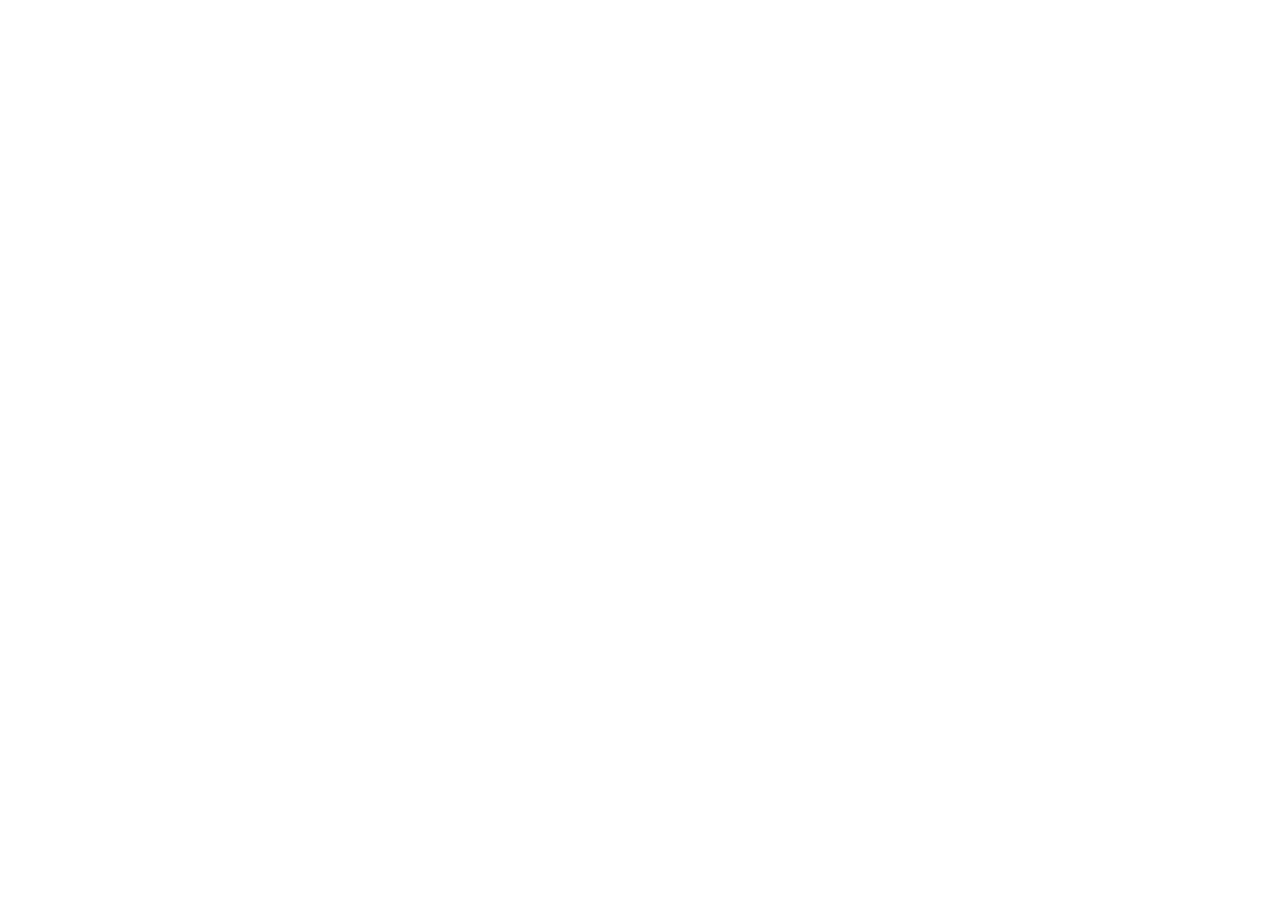
==== app/index.html @ f30d497a "Celular 1.1.0 con equipo y novedades 1.4.15 Co-Authored-By: Claude Opus 5.5 <noreply@anthropic.com>" ====
<!doctype html>
<html lang="es">
  <head>
    <meta charset="UTF-8" />
    <meta name="viewport" content="width=device-width, initial-scale=1, viewport-fit=cover" />
    <meta name="theme-color" content="#f4f3f2" media="(prefers-color-scheme: light)" />
    <meta name="theme-color" content="#161413" media="(prefers-color-scheme: dark)" />
    <meta name="apple-mobile-web-app-capable" content="yes" />
    <meta name="mobile-web-app-capable" content="yes" />
    <meta name="apple-mobile-web-app-status-bar-style" content="default" />
    <meta name="apple-mobile-web-app-title" content="Contesa" />
    <meta name="description" content="Tus chats, pedidos y el estado de Contesa desde el celular." />
    <link rel="manifest" href="manifest.webmanifest" />
    <link rel="icon" href="icon-192.png" />
    <link rel="apple-touch-icon" href="apple-touch-icon.png" />
    <title>Contesa</title>
    <script type="module" crossorigin src="/aura-landing/app/assets/index-CCWBIZg6.js"></script>
    <link rel="stylesheet" crossorigin href="/aura-landing/app/assets/index-D1RzBk25.css">
  </head>
  <body>
    <div id="root"></div>
  </body>
</html>
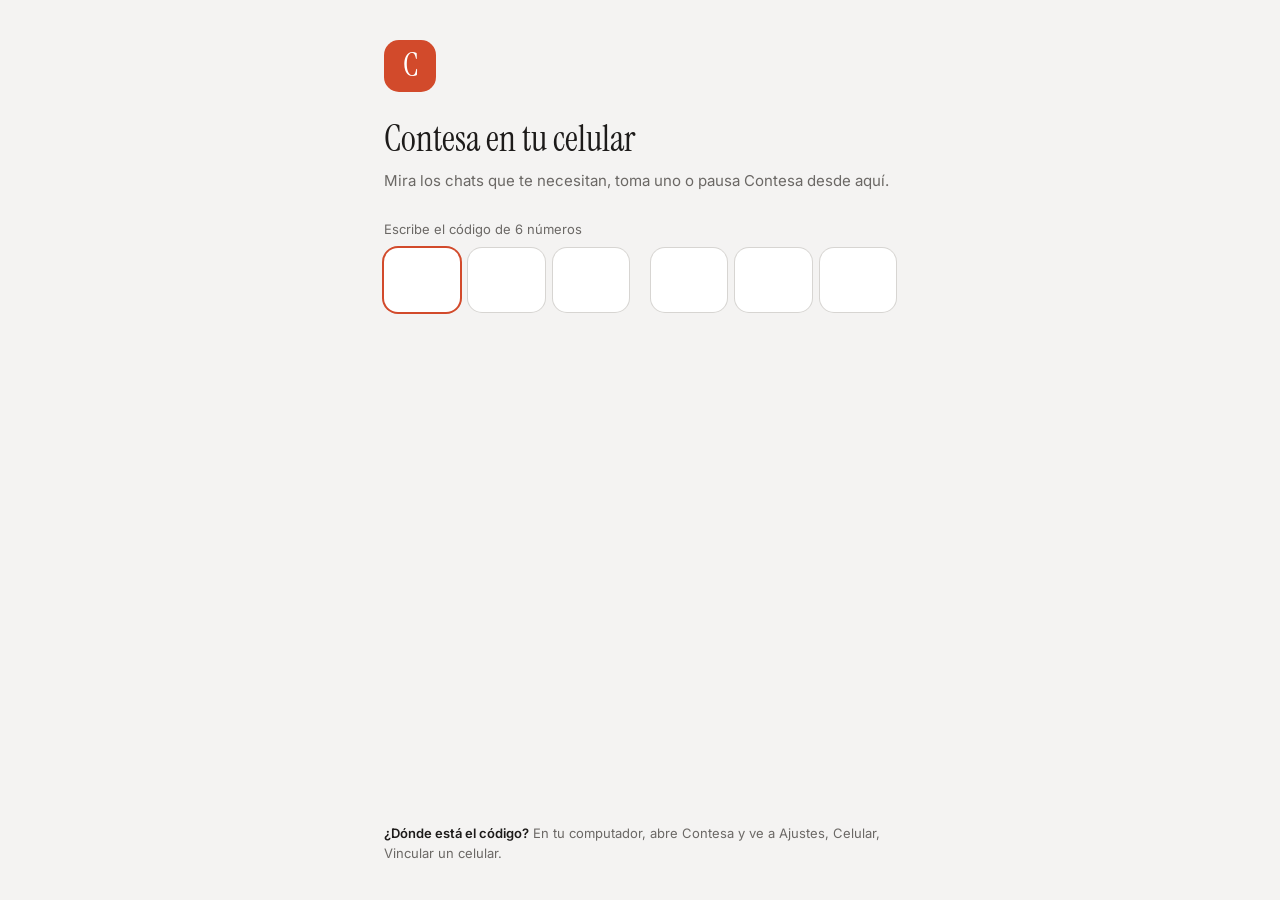
==== commit f849e93b: "Dominio propio: contesa.com.co (la web del celular pasa a /app/) Co-Authored-By: Claude Opus 5.5 <no" ====
--- a/app/index.html
+++ b/app/index.html
@@ -14,8 +14,8 @@
     <link rel="icon" href="icon-192.png" />
     <link rel="apple-touch-icon" href="apple-touch-icon.png" />
     <title>Contesa</title>
-    <script type="module" crossorigin src="/aura-landing/app/assets/index-CCWBIZg6.js"></script>
-    <link rel="stylesheet" crossorigin href="/aura-landing/app/assets/index-D1RzBk25.css">
+    <script type="module" crossorigin src="/app/assets/index-97HTE6e9.js"></script>
+    <link rel="stylesheet" crossorigin href="/app/assets/index-BPeBEBib.css">
   </head>
   <body>
     <div id="root"></div>
--- a/app/assets/index-BPeBEBib.css
+++ b/app/assets/index-BPeBEBib.css
@@ -0,0 +1 @@
+@font-face{font-family:Inter Variable;font-style:normal;font-display:swap;font-weight:100 900;src:url(/app/assets/inter-cyrillic-ext-wght-normal-B2xhLi22.woff2) format("woff2-variations");unicode-range:U+0460-052F,U+1C80-1C88,U+20B4,U+2DE0-2DFF,U+A640-A69F,U+FE2E-FE2F}@font-face{font-family:Inter Variable;font-style:normal;font-display:swap;font-weight:100 900;src:url(/app/assets/inter-cyrillic-wght-normal-CMZtQduZ.woff2) format("woff2-variations");unicode-range:U+0301,U+0400-045F,U+0490-0491,U+04B0-04B1,U+2116}@font-face{font-family:Inter Variable;font-style:normal;font-display:swap;font-weight:100 900;src:url(/app/assets/inter-greek-ext-wght-normal-CGAr0uHJ.woff2) format("woff2-variations");unicode-range:U+1F00-1FFF}@font-face{font-family:Inter Variable;font-style:normal;font-display:swap;font-weight:100 900;src:url(/app/assets/inter-greek-wght-normal-CaVNZxsx.woff2) format("woff2-variations");unicode-range:U+0370-0377,U+037A-037F,U+0384-038A,U+038C,U+038E-03A1,U+03A3-03FF}@font-face{font-family:Inter Variable;font-style:normal;font-display:swap;font-weight:100 900;src:url(/app/assets/inter-vietnamese-wght-normal-CBcvBZtf.woff2) format("woff2-variations");unicode-range:U+0102-0103,U+0110-0111,U+0128-0129,U+0168-0169,U+01A0-01A1,U+01AF-01B0,U+0300-0301,U+0303-0304,U+0308-0309,U+0323,U+0329,U+1EA0-1EF9,U+20AB}@font-face{font-family:Inter Variable;font-style:normal;font-display:swap;font-weight:100 900;src:url(/app/assets/inter-latin-ext-wght-normal-CFHvXkgd.woff2) format("woff2-variations");unicode-range:U+0100-02AF,U+0304,U+0308,U+0329,U+1E00-1E9F,U+1EF2-1EFF,U+2020,U+20A0-20AB,U+20AD-20C0,U+2113,U+2C60-2C7F,U+A720-A7FF}@font-face{font-family:Inter Variable;font-style:normal;font-display:swap;font-weight:100 900;src:url(/app/assets/inter-latin-wght-normal-C2S99t-D.woff2) format("woff2-variations");unicode-range:U+0000-00FF,U+0131,U+0152-0153,U+02BB-02BC,U+02C6,U+02DA,U+02DC,U+0304,U+0308,U+0329,U+2000-206F,U+2074,U+20AC,U+2122,U+2191,U+2193,U+2212,U+2215,U+FEFF,U+FFFD}@font-face{font-family:"Instrument Serif";font-style:normal;font-display:swap;font-weight:400;src:url(/app/assets/instrument-serif-latin-ext-400-normal-CNbCjDc5.woff2) format("woff2"),url(/app/assets/instrument-serif-latin-ext-400-normal-ZduzdBhS.woff) format("woff");unicode-range:U+0100-02AF,U+0304,U+0308,U+0329,U+1E00-1E9F,U+1EF2-1EFF,U+2020,U+20A0-20AB,U+20AD-20C0,U+2113,U+2C60-2C7F,U+A720-A7FF}@font-face{font-family:"Instrument Serif";font-style:normal;font-display:swap;font-weight:400;src:url(/app/assets/instrument-serif-latin-400-normal-CwvVGij3.woff2) format("woff2"),url(/app/assets/instrument-serif-latin-400-normal-BKYSN5O0.woff) format("woff");unicode-range:U+0000-00FF,U+0131,U+0152-0153,U+02BB-02BC,U+02C6,U+02DA,U+02DC,U+0304,U+0308,U+0329,U+2000-206F,U+2074,U+20AC,U+2122,U+2191,U+2193,U+2212,U+2215,U+FEFF,U+FFFD}:root{--bg: #f4f3f2;--surface: #ffffff;--surface-2: #f8f7f6;--fill: #f0efed;--text: #1d1b1a;--text-2: #6b6865;--text-3: #8f8b87;--line: rgba(40, 28, 20, .08);--line-strong: rgba(40, 28, 20, .14);--accent: #d24a2b;--accent-text: #b23a1c;--accent-soft: rgba(238, 93, 59, .12);--on-accent: #ffffff;--green: #22a356;--green-text: #17703b;--green-soft: rgba(34, 163, 86, .13);--orange: #e2850a;--orange-text: #8a4f00;--orange-soft: rgba(226, 133, 10, .14);--red: #d42a55;--red-text: #a3163c;--red-soft: rgba(212, 42, 85, .12);--blue-text: #0a55b3;--blue-soft: rgba(10, 122, 255, .12);--bubble-out: #ee5d3b;--font: "Inter Variable", Inter, "Segoe UI", system-ui, -apple-system, sans-serif;--serif: "Instrument Serif", Georgia, serif;--radius: 16px;--safe-top: env(safe-area-inset-top, 0px);--safe-bottom: env(safe-area-inset-bottom, 0px);color-scheme:light}@media (prefers-color-scheme: dark){:root{--bg: #161413;--surface: #211e1c;--surface-2: #2a2724;--fill: #2e2a27;--text: #f3efec;--text-2: #aaa49f;--text-3: #87817b;--line: rgba(255, 245, 235, .08);--line-strong: rgba(255, 245, 235, .14);--accent: #ee6a4a;--accent-text: #ff8d70;--accent-soft: rgba(238, 106, 74, .18);--green: #34c46a;--green-text: #5fd88b;--green-soft: rgba(52, 196, 106, .16);--orange: #f59f2b;--orange-text: #ffbe63;--orange-soft: rgba(245, 159, 43, .16);--red: #ff5a7e;--red-text: #ff8aa3;--red-soft: rgba(255, 90, 126, .15);--blue-text: #6fb0ff;--blue-soft: rgba(80, 150, 255, .16);--bubble-out: #d9553a;color-scheme:dark}}*{box-sizing:border-box;-webkit-tap-highlight-color:transparent}html,body,#root{height:100%}body{margin:0;background:var(--bg);color:var(--text);font-family:var(--font);font-size:15px;line-height:1.4;-webkit-font-smoothing:antialiased;overscroll-behavior:none}button,input,textarea{font:inherit;color:inherit}button{cursor:pointer}:focus-visible{outline:2px solid var(--accent);outline-offset:2px}.muted{color:var(--text-2)}.tabular{font-variant-numeric:tabular-nums}.sr-only{position:absolute;width:1px;height:1px;overflow:hidden;clip:rect(0 0 0 0);white-space:nowrap}.app{height:100%;display:flex;flex-direction:column;max-width:560px;margin:0 auto}.screen{flex:1;min-height:0;overflow-y:auto;-webkit-overflow-scrolling:touch}.screen-head{padding:calc(22px + var(--safe-top)) 20px 10px;display:flex;flex-direction:column;gap:4px}.screen-head h1{margin:0;font-family:var(--serif);font-weight:400;font-size:31px;line-height:1.1;letter-spacing:-.005em}.screen-head .lede{margin:2px 0 0;font-size:14px;line-height:1.5;color:var(--text-2)}.eyebrow{font-size:13px;color:var(--text-2)}.stack{padding:8px 16px calc(20px + var(--safe-bottom));display:flex;flex-direction:column;gap:14px}.card{background:var(--surface);border-radius:var(--radius);box-shadow:0 0 0 1px var(--line)}.card-title{margin:0;padding:14px 16px 10px;font-size:15px;font-weight:600}.btn{min-height:48px;padding:0 16px;border:0;border-radius:12px;display:inline-flex;align-items:center;justify-content:center;gap:8px;font-size:15px;font-weight:600;background:var(--fill);color:var(--text);text-decoration:none}.btn:active{transform:scale(.98)}.btn:disabled{opacity:.5}.btn-primary{background:var(--accent);color:var(--on-accent)}.btn-quiet{background:var(--surface);box-shadow:0 0 0 1px var(--line-strong)}.btn-sm{min-height:40px;font-size:14px;border-radius:10px;padding:0 14px}.btn-block{width:100%}.link{border:0;background:none;padding:0;color:var(--accent-text);font-weight:600;font-size:14px}.tabbar{display:flex;background:var(--surface);border-top:1px solid var(--line);padding:4px 8px calc(6px + var(--safe-bottom))}.tab{flex:1;min-height:52px;border:0;background:none;display:flex;flex-direction:column;align-items:center;justify-content:center;gap:3px;font-size:11.5px;color:var(--text-2);position:relative}.tab.on{color:var(--accent-text);font-weight:600}.tab-badge{position:absolute;top:4px;left:calc(50% + 6px);min-width:18px;height:18px;padding:0 5px;border-radius:99px;background:var(--accent);color:var(--on-accent);font-size:11px;font-weight:700;line-height:18px}.status{padding:18px;display:flex;flex-direction:column;gap:14px}.status-row{display:flex;gap:12px;align-items:center}.status-light{width:40px;height:40px;border-radius:50%;flex:none;display:grid;place-items:center;background:var(--tone-soft)}.status-light i{width:12px;height:12px;border-radius:50%;background:var(--tone);box-shadow:0 0 0 5px color-mix(in srgb,var(--tone) 20%,transparent)}.status-title{font-size:17px;font-weight:600}.status-detail{font-size:13px;color:var(--text-2);margin-top:1px}.tone-green{--tone: var(--green);--tone-soft: var(--green-soft)}.tone-orange{--tone: var(--orange);--tone-soft: var(--orange-soft)}.tone-red{--tone: var(--red);--tone-soft: var(--red-soft)}.tone-neutral{--tone: var(--text-3);--tone-soft: var(--fill)}.status-note{display:flex;gap:10px;align-items:center;background:var(--surface-2);border-radius:12px;padding:12px;font-size:13.5px;line-height:1.4}.status-note svg{flex:none;color:var(--green-text)}.status-note.is-warn svg{color:var(--orange-text)}.row{width:100%;display:flex;gap:12px;align-items:center;padding:12px 16px;min-height:56px;border:0;background:none;text-align:left;border-top:1px solid var(--line)}.row-first{border-top:0}.row-main{flex:1;min-width:0}.row-main b{font-weight:600}.row-sub{font-size:13px;color:var(--text-2);overflow:hidden;text-overflow:ellipsis;white-space:nowrap}.row-time{font-size:12.5px;color:var(--text-2);flex:none}.dot{width:9px;height:9px;border-radius:50%;flex:none}.empty{padding:18px 16px 20px;font-size:13.5px;color:var(--text-2);line-height:1.5}.stats{padding:14px 16px;display:grid;grid-template-columns:repeat(3,minmax(0,1fr));gap:8px}.stats b{display:block;font-size:22px;font-weight:600;font-variant-numeric:tabular-nums}.stats span{font-size:12px;color:var(--text-2)}.filters{display:flex;gap:8px;overflow-x:auto;padding-bottom:2px;scrollbar-width:none}.filter{border:0;border-radius:99px;padding:0 14px;min-height:36px;font-size:13.5px;background:var(--fill);white-space:nowrap}.filter.on{background:var(--text);color:var(--bg);font-weight:600}.chat-row{padding:12px 16px;border-top:0}.avatar{width:46px;height:46px;border-radius:50%;flex:none;display:grid;place-items:center;font-size:14px;font-weight:600;color:#fff}.avatar-sm{width:38px;height:38px;font-size:13px}.chat-line{display:flex;justify-content:space-between;gap:8px}.pill{display:inline-block;font-size:11.5px;font-weight:600;padding:2px 8px;border-radius:99px;margin-top:4px}.pill-orange{background:var(--orange-soft);color:var(--orange-text)}.pill-blue{background:var(--blue-soft);color:var(--blue-text)}.pill-gray{background:var(--fill);color:var(--text-2)}.pill-green{background:var(--green-soft);color:var(--green-text)}.chat{height:100%;display:flex;flex-direction:column;background:var(--surface)}.chat-head{display:flex;align-items:center;gap:10px;padding:calc(12px + var(--safe-top)) 12px 10px;border-bottom:1px solid var(--line)}.icon-btn{width:44px;height:44px;border:0;border-radius:12px;background:none;display:grid;place-items:center;flex:none}.handoff{margin:12px 12px 0;padding:12px 14px;border-radius:14px;background:var(--red-soft);box-shadow:0 0 0 1px color-mix(in srgb,var(--red) 25%,transparent);display:flex;flex-direction:column;gap:10px}.handoff.is-calm{background:var(--surface-2);box-shadow:0 0 0 1px var(--line)}.handoff p{margin:0;font-size:13.5px;line-height:1.45}.handoff-actions{display:flex;gap:8px}.bubbles{flex:1;min-height:0;overflow-y:auto;padding:12px 14px;display:flex;flex-direction:column;gap:6px}.bubble{max-width:82%;padding:9px 13px;border-radius:16px;font-size:14.5px;line-height:1.42;white-space:pre-wrap;overflow-wrap:anywhere}.bubble-in{align-self:flex-start;background:var(--fill);border-bottom-left-radius:5px}.bubble-out{align-self:flex-end;background:var(--bubble-out);color:#fff;border-bottom-right-radius:5px}.bubble-out.is-ai{background:var(--surface-2);color:var(--text);box-shadow:0 0 0 1px var(--line-strong)}.bubble-meta{font-size:11.5px;color:var(--text-2);margin-bottom:4px}.bubble-meta.out{align-self:flex-end}.day-sep{align-self:center;font-size:12px;color:var(--text-2);background:var(--surface-2);padding:3px 10px;border-radius:8px;margin:6px 0}.composer{padding:10px 12px calc(12px + var(--safe-bottom));border-top:1px solid var(--line);display:flex;flex-direction:column;gap:8px}.chips{display:flex;gap:6px;overflow-x:auto;scrollbar-width:none}.chip{border:0;border-radius:99px;padding:0 12px;min-height:34px;background:var(--fill);font-size:13px;white-space:nowrap}.composer-row{display:flex;gap:8px;align-items:flex-end}.composer-row textarea{flex:1;resize:none;max-height:120px;border:0;outline:none;border-radius:22px;padding:12px 16px;background:var(--fill);font-size:15px;line-height:1.35}.send{width:46px;height:46px;border-radius:50%;border:0;background:var(--accent);color:var(--on-accent);display:grid;place-items:center;flex:none}.send:disabled{opacity:.4}.composer-note{font-size:12px;color:var(--text-2);text-align:center}.order{display:flex;gap:12px;align-items:flex-start;padding:14px 16px;border-top:1px solid var(--line)}.order:first-child{border-top:0}.order-total{font-weight:600;font-variant-numeric:tabular-nums}.switch{-moz-appearance:none;appearance:none;-webkit-appearance:none;width:50px;height:30px;border-radius:99px;background:var(--line-strong);position:relative;flex:none;margin:0;transition:background .2s}.switch:after{content:"";position:absolute;top:3px;left:3px;width:24px;height:24px;border-radius:50%;background:#fff;box-shadow:0 1px 2px #00000040;transition:left .2s}.switch:checked{background:var(--green)}.switch:checked:after{left:23px}@media (prefers-reduced-motion: reduce){.switch,.switch:after{transition:none}}.step{display:flex;gap:12px;align-items:flex-start;padding:14px 16px;border-top:1px solid var(--line)}.step:first-child{border-top:0}.step-n{width:26px;height:26px;border-radius:50%;display:grid;place-items:center;font-size:13px;font-weight:600;flex:none;background:var(--fill);color:var(--text-2)}.step-n.done{background:var(--green);color:#fff}.step-n.todo{background:var(--orange-soft);color:var(--orange-text)}.step-body{flex:1;min-width:0}.step-body b{font-weight:600}.step-body p{margin:2px 0 0;font-size:13px;line-height:1.45;color:var(--text-2)}.step-body .btn{margin-top:10px}.fine{font-size:12.5px;line-height:1.5;color:var(--text-2);padding:0 4px;margin:0}.info{padding:16px;display:flex;flex-direction:column;gap:8px}.info b{font-size:14.5px;font-weight:600}.info p{margin:0;font-size:13.5px;line-height:1.5;color:var(--text-2)}.pair{min-height:100%;display:flex;flex-direction:column;padding:calc(40px + var(--safe-top)) 24px calc(24px + var(--safe-bottom));gap:28px}.pair-mark{width:52px;height:52px;border-radius:15px;background:var(--accent);color:#fff;display:grid;place-items:center;font-family:var(--serif);font-size:32px;line-height:1;padding-bottom:3px}.pair h1{margin:0;font-family:var(--serif);font-weight:400;font-size:36px;line-height:1.08}.pair-lede{margin:10px 0 0;font-size:15px;line-height:1.55;color:var(--text-2)}.code-input{position:relative;display:flex;gap:8px;justify-content:space-between}.code-field{position:absolute;top:0;right:0;bottom:0;left:0;width:100%;height:100%;opacity:0;border:0;font-size:16px;caret-color:transparent}.code-box{flex:1;min-width:0;height:64px;border-radius:14px;background:var(--surface);box-shadow:0 0 0 1px var(--line-strong);display:grid;place-items:center;font-size:28px;font-weight:650;font-variant-numeric:tabular-nums}.code-field:focus~.code-box.is-active{box-shadow:0 0 0 2px var(--accent)}.code-gap{width:6px;flex:none}.pair-error{margin:0;padding:12px 14px;border-radius:12px;background:var(--red-soft);color:var(--red-text);font-size:14px;line-height:1.45}.pair-help{margin-top:auto;font-size:13px;line-height:1.55;color:var(--text-2)}.pair-help b{color:var(--text);font-weight:600}.toast{position:fixed;left:50%;bottom:calc(84px + var(--safe-bottom));transform:translate(-50%);max-width:calc(100% - 32px);padding:11px 16px;border-radius:12px;background:var(--text);color:var(--bg);font-size:14px;box-shadow:0 6px 24px #0003;z-index:10}.loading{display:grid;place-items:center;padding:60px 0;color:var(--text-2)}.spin{animation:spin .9s linear infinite}@keyframes spin{to{transform:rotate(360deg)}}@media (prefers-reduced-motion: reduce){.spin{animation:none}}.test-ok{padding:10px 12px;border-radius:10px;background:var(--green-soft);color:var(--green-text)!important;font-weight:500}.test-bad{padding:10px 12px;border-radius:10px;background:var(--orange-soft);color:var(--orange-text)!important}.diag{margin-top:6px;border-top:1px solid var(--line);padding-top:10px;display:flex;flex-direction:column;gap:6px}.diag-title{font-size:12.5px;font-weight:600;color:var(--text-2)}.diag-row{display:grid;grid-template-columns:76px minmax(0,1fr);gap:8px;font-size:13px;color:var(--text-2)}.diag-row span:first-child{color:var(--text-3);white-space:nowrap}.avatar{position:relative}.avatar-owner{position:absolute;right:-4px;bottom:-4px;width:20px;height:20px;border-radius:50%;background:#2f6f8f;color:#fff;font-size:8px;font-weight:700;display:grid;place-items:center;box-shadow:0 0 0 2px var(--surface)}.pill-note{background:#fdf3d8;color:var(--orange-text);margin-left:4px}.pill-red{background:var(--red-soft);color:var(--red-text)}.note{align-self:center;width:92%;margin:4px 0 8px;padding:9px 12px;border-radius:14px;background:#fdf3d8;box-shadow:0 0 0 1px #ecd590;font-size:14px;line-height:1.45;color:#3d3220}.note-head{display:flex;justify-content:space-between;gap:8px;font-size:13px}.note-head span{color:#8a6a1f;font-size:12px}.note p{margin:3px 0 0;white-space:pre-wrap;word-wrap:break-word}.note-mention{color:#8a4f00}@media (prefers-color-scheme: dark){.note{background:#3a3220;box-shadow:0 0 0 1px #5c4c26;color:#f3e6c4}.note-head span{color:#d8b866}.note-mention{color:#ffcf73}.pill-note{background:#3a3220}}.typing{display:flex;align-items:center;gap:8px;font-size:13px;color:var(--blue-text);padding:2px 4px 8px}.typing i{width:7px;height:7px;border-radius:50%;background:var(--blue-text);animation:pulse 1.4s ease-in-out infinite}@keyframes pulse{0%,to{opacity:1}50%{opacity:.35}}.kind{display:flex;gap:4px;padding:3px;margin-bottom:8px;border-radius:12px;background:var(--fill)}.kind button{flex:1;min-height:34px;border:0;border-radius:9px;background:none;font:inherit;font-size:13.5px;font-weight:600;color:var(--text-2)}.kind button.on{background:var(--surface);color:var(--text);box-shadow:0 0 0 1px var(--line-strong)}.composer-row.is-note textarea{background:#fffaf0;box-shadow:inset 0 0 0 1px #ecd590}.sheet-backdrop{position:fixed;top:0;right:0;bottom:0;left:0;z-index:20;background:#140c0859;display:flex;align-items:flex-end}.sheet{width:100%;box-sizing:border-box;max-height:80vh;overflow-y:auto;padding:14px 12px calc(16px + var(--safe-bottom));border-radius:20px 20px 0 0;background:var(--surface)}.head-row{display:flex;align-items:center;justify-content:space-between;gap:12px}.presence{display:inline-flex;align-items:center;gap:7px;min-height:36px;padding:0 12px;border:0;border-radius:99px;background:var(--surface);box-shadow:0 0 0 1px var(--line-strong);font-size:13.5px;font-weight:600;white-space:nowrap}.presence i,.presence-swatch,.presence-dot{width:9px;height:9px;border-radius:50%;background:var(--text-3);flex:none}.presence.is-on i,.presence-swatch.is-on,.presence-dot.is-on{background:var(--green)}.presence.is-break i,.presence-swatch.is-break,.presence-dot.is-break{background:var(--orange)}.presence-swatch{width:12px;height:12px;margin:0 6px}.presence-dot{position:absolute;right:-1px;bottom:-1px;width:12px;height:12px;box-shadow:0 0 0 2px var(--surface)}.team-hash{background:var(--fill);color:var(--text-2);border-radius:14px}.count-badge{min-width:22px;height:22px;padding:0 6px;border-radius:99px;background:var(--accent);color:var(--on-accent);font-size:12px;font-weight:700;display:grid;place-items:center;flex:none}.tab-badge--dark{background:var(--text);color:var(--bg)}.row-time.is-wait{color:var(--red-text);font-weight:600}.team-feed{gap:14px;padding-top:16px}.team-msg{display:flex;gap:10px;align-items:flex-start}.team-msg-body{flex:1;min-width:0}.team-msg-head{display:flex;align-items:baseline;gap:8px;font-size:14px}.team-msg-head b{font-weight:600}.team-msg-head span{font-size:12px;color:var(--text-2)}.team-msg p{margin:2px 0 0;font-size:14.5px;line-height:1.45;white-space:pre-wrap;overflow-wrap:anywhere}.team-mention{color:var(--accent-text);font-weight:600}.team-card{margin-top:8px;padding:12px;border-radius:14px;background:var(--surface-2);box-shadow:0 0 0 1px var(--line-strong);display:flex;flex-direction:column;gap:4px}.team-card .handoff-actions{margin-top:8px}.team-event{align-self:flex-start;margin-left:42px;padding:4px 10px;border-radius:99px;background:var(--blue-soft);color:var(--blue-text);font-size:12.5px}.team-dots{display:flex;gap:4px;padding-top:8px}.team-dots i{width:7px;height:7px;border-radius:50%;background:var(--text-3);animation:pulse 1.2s ease-in-out infinite}.team-dots i:nth-child(2){animation-delay:.15s}.team-dots i:nth-child(3){animation-delay:.3s}@media (prefers-reduced-motion: reduce){.team-dots i,.typing i{animation:none}}.waiting{padding:14px 16px;display:flex;flex-direction:column;gap:10px;background:var(--red-soft);box-shadow:0 0 0 1px color-mix(in srgb,var(--red) 25%,transparent)}.waiting p{margin:0;font-size:14px;line-height:1.45}.draft-card{padding:12px 14px;border-radius:14px;background:var(--surface);box-shadow:0 0 0 1.5px color-mix(in srgb,var(--accent) 45%,transparent);display:flex;flex-direction:column;gap:8px}.draft-card-head{font-size:12.5px;font-weight:600;color:var(--accent-text)}.draft-card p{margin:0;font-size:14.5px;line-height:1.45;white-space:pre-wrap}.sales-mine{display:grid;grid-template-columns:1fr 1fr;gap:12px;padding:0 16px 14px}.sales-mine div{display:flex;flex-direction:column}.sales-mine b{font-size:22px;font-weight:650;letter-spacing:-.01em}.sales-mine span{font-size:12.5px;color:var(--text-2)}.sales-team{border-top:1px solid var(--line);padding:8px 16px 12px;display:flex;flex-direction:column;gap:8px}.sales-row{display:flex;align-items:center;gap:10px;font-size:14px}.sales-row-name{flex:1;min-width:0}.receipt-card{gap:8px}
